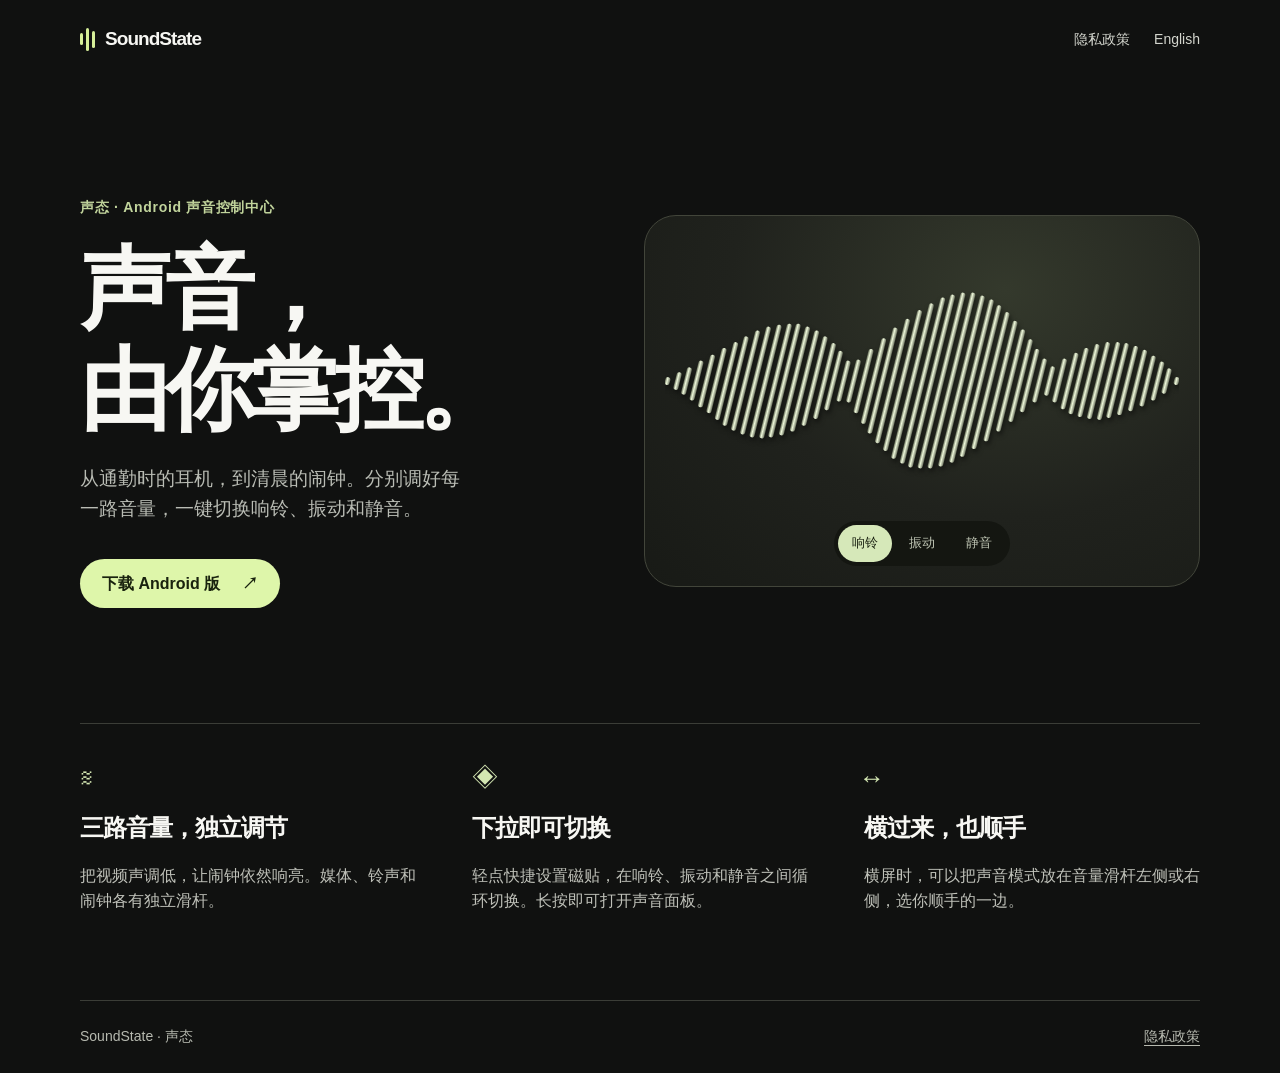
==== zh/index.html @ ff913038 "Publish bilingual SoundState website and privacy policy" ====
<!doctype html><html lang="zh-CN"><head><meta charset="utf-8"><meta name="viewport" content="width=device-width,initial-scale=1"><meta name="description" content="独立调节媒体、铃声和闹钟音量，从 Android 快捷设置切换声音模式。"><title>声态 SoundState · Android 声音控制中心</title><link rel="stylesheet" href="../site.css"></head><body><div class="wrap"><header><a class="brand" href="./"><span class="mark" aria-hidden="true"><i></i><i></i><i></i></span>SoundState</a><nav><a href="privacy/">隐私政策</a><a href="../" lang="en">English</a></nav></header><main><section class="hero"><div><span class="product">声态 · Android 声音控制中心</span><h1>声音，<br>由你掌控。</h1><p class="intro">从通勤时的耳机，到清晨的闹钟。分别调好每一路音量，一键切换响铃、振动和静音。</p><a class="cta" href="https://github.com/kaze-hk/SoundState/releases/latest">下载 Android 版 <span aria-hidden="true">↗</span></a></div><div class="instrument" data-mode="ring"><div class="display" aria-hidden="true"><i style="--ring:8px;--buzz:5px"></i><i style="--ring:18px;--buzz:9px"></i><i style="--ring:28px;--buzz:12px"></i><i style="--ring:41px;--buzz:8px"></i><i style="--ring:54px;--buzz:20px"></i><i style="--ring:67px;--buzz:20px"></i><i style="--ring:80px;--buzz:15px"></i><i style="--ring:92px;--buzz:32px"></i><i style="--ring:103px;--buzz:25px"></i><i style="--ring:111px;--buzz:23px"></i><i style="--ring:116px;--buzz:42px"></i><i style="--ring:118px;--buzz:27px"></i><i style="--ring:117px;--buzz:34px"></i><i style="--ring:112px;--buzz:51px"></i><i style="--ring:104px;--buzz:25px"></i><i style="--ring:92px;--buzz:44px"></i><i style="--ring:78px;--buzz:57px"></i><i style="--ring:61px;--buzz:21px"></i><i style="--ring:42px;--buzz:54px"></i><i style="--ring:44px;--buzz:59px"></i><i style="--ring:66px;--buzz:15px"></i><i style="--ring:88px;--buzz:62px"></i><i style="--ring:109px;--buzz:58px"></i><i style="--ring:128px;--buzz:24px"></i><i style="--ring:145px;--buzz:68px"></i><i style="--ring:160px;--buzz:54px"></i><i style="--ring:171px;--buzz:33px"></i><i style="--ring:178px;--buzz:70px"></i><i style="--ring:181px;--buzz:47px"></i><i style="--ring:181px;--buzz:40px"></i><i style="--ring:176px;--buzz:69px"></i><i style="--ring:168px;--buzz:38px"></i><i style="--ring:156px;--buzz:46px"></i><i style="--ring:141px;--buzz:64px"></i><i style="--ring:124px;--buzz:28px"></i><i style="--ring:105px;--buzz:48px"></i><i style="--ring:85px;--buzz:57px"></i><i style="--ring:65px;--buzz:19px"></i><i style="--ring:45px;--buzz:47px"></i><i style="--ring:30px;--buzz:47px"></i><i style="--ring:45px;--buzz:12px"></i><i style="--ring:58px;--buzz:42px"></i><i style="--ring:68px;--buzz:36px"></i><i style="--ring:75px;--buzz:15px"></i><i style="--ring:79px;--buzz:35px"></i><i style="--ring:80px;--buzz:25px"></i><i style="--ring:77px;--buzz:15px"></i><i style="--ring:71px;--buzz:24px"></i><i style="--ring:63px;--buzz:15px"></i><i style="--ring:52px;--buzz:12px"></i><i style="--ring:40px;--buzz:13px"></i><i style="--ring:26px;--buzz:7px"></i><i style="--ring:8px;--buzz:5px"></i></div><div class="switch" role="group" aria-label="声音模式演示"><button type="button" data-mode="ring" aria-pressed="true">响铃</button><button type="button" data-mode="vibrate" aria-pressed="false">振动</button><button type="button" data-mode="silent" aria-pressed="false">静音</button></div></div></section><section class="features"><article><span class="glyph" aria-hidden="true">≋</span><h2>三路音量，独立调节</h2><p>把视频声调低，让闹钟依然响亮。媒体、铃声和闹钟各有独立滑杆。</p></article><article><span class="glyph" aria-hidden="true">◈</span><h2>下拉即可切换</h2><p>轻点快捷设置磁贴，在响铃、振动和静音之间循环切换。长按即可打开声音面板。</p></article><article><span class="glyph" aria-hidden="true">↔</span><h2>横过来，也顺手</h2><p>横屏时，可以把声音模式放在音量滑杆左侧或右侧，选你顺手的一边。</p></article></section></main><script src="../mode.js" defer></script><footer><span>SoundState · 声态</span><a href="privacy/">隐私政策</a></footer></div></body></html>
---- site.css ----
*{box-sizing:border-box}html{scroll-behavior:smooth;color-scheme:dark}body{margin:0;background:#101110;color:#f7f7f3;font:16px/1.6 "Inter",-apple-system,BlinkMacSystemFont,"Segoe UI",sans-serif}a{color:inherit;text-decoration:none}a:focus-visible,button:focus-visible{outline:3px solid #d6ef99;outline-offset:4px}.wrap{width:min(1120px,90%);margin:auto}header,footer{display:flex;align-items:center;justify-content:space-between;gap:16px;padding:24px 0}.brand{display:inline-flex;align-items:center;gap:10px;font-size:19px;font-weight:650;letter-spacing:-.05em}.mark{display:inline-flex;align-items:center;gap:3px;height:28px}.mark i{width:3px;border-radius:4px;background:#d6ef99;height:12px}.mark i:nth-child(2){height:23px}.mark i:nth-child(3){height:17px}nav{display:flex;align-items:center;gap:24px;font-size:14px;color:#d3d5cd}.hero{display:grid;grid-template-columns:1fr 1.12fr;align-items:center;gap:6%;padding:clamp(52px,9vw,128px) 0}.product{color:#c1d49c;font-size:14px;font-weight:600;letter-spacing:.05em}.hero h1,.policy h1{font-size:clamp(54px,7vw,100px);line-height:.98;letter-spacing:-.075em;margin:20px 0 24px}.hero h1:lang(zh-CN){letter-spacing:-.06em;line-height:1.12}.intro{color:#b9bcb4;max-width:36ch;font-size:19px}.cta{display:inline-flex;gap:22px;align-items:center;background:#def6aa;color:#19220e;border-radius:40px;padding:12px 22px;font-weight:650;margin-top:15px}.instrument{position:relative;isolation:isolate;overflow:hidden;border:1px solid #42453a;border-radius:32px;background:radial-gradient(ellipse at 65% 20%,#34392c,#20221d 54%,#181a16);padding:24px 20px 20px;text-align:center}.display{height:clamp(195px,22vw,295px);display:flex;gap:clamp(2px,.4vw,6px);align-items:center;justify-content:center;perspective:620px;overflow:hidden}.display i{display:block;flex:0 1 6px;border-radius:100px;height:var(--ring);background:linear-gradient(90deg,#646b56,#eef8da 42%,#a4ac95 75%,#676d5b);box-shadow:2px 3px 5px #0008;transform:rotate(14deg);transition:height .45s ease}.instrument[data-mode=vibrate] i{height:var(--buzz)}.instrument[data-mode=silent] i{height:4px}.switch{display:inline-flex;gap:3px;border-radius:30px;padding:4px;background:#141611}.switch button{font:inherit;font-size:13px;border:0;border-radius:24px;background:transparent;color:#bfc5b4;padding:8px 14px;cursor:pointer}.switch button[aria-pressed=true]{background:#d6e8b9;color:#1b2212}.features{display:grid;grid-template-columns:repeat(3,1fr);gap:5%;padding:42px 0 70px;border-top:1px solid #3b3d37}.features h2,.policy h2{font-size:24px;letter-spacing:-.04em;line-height:1.2}.features p,.policy p{color:#bfc1b9}.glyph{color:#d3e6b2;font:26px/1 monospace}.policy{max-width:720px;margin:65px auto 90px}.policy h1{font-size:clamp(46px,7vw,76px)}.policy h2{margin-top:34px}.policy a,footer a{text-decoration:underline;text-underline-offset:4px}footer{border-top:1px solid #3b3d37;color:#b7bab0;font-size:14px}nav a:hover,footer a:hover{color:white}.cta:hover{background:#edfbcf}@media(max-width:760px){.hero{grid-template-columns:1fr;gap:36px;padding:45px 0}.features{grid-template-columns:1fr;gap:23px}.features h2{margin:8px 0}.features p{margin:0}.display{height:205px}.instrument{padding:16px 12px}.policy{margin:45px auto}.hero h1{font-size:clamp(55px,12vw,86px)}nav{gap:14px}}@media(prefers-reduced-motion:reduce){*{scroll-behavior:auto!important;transition:none!important}}
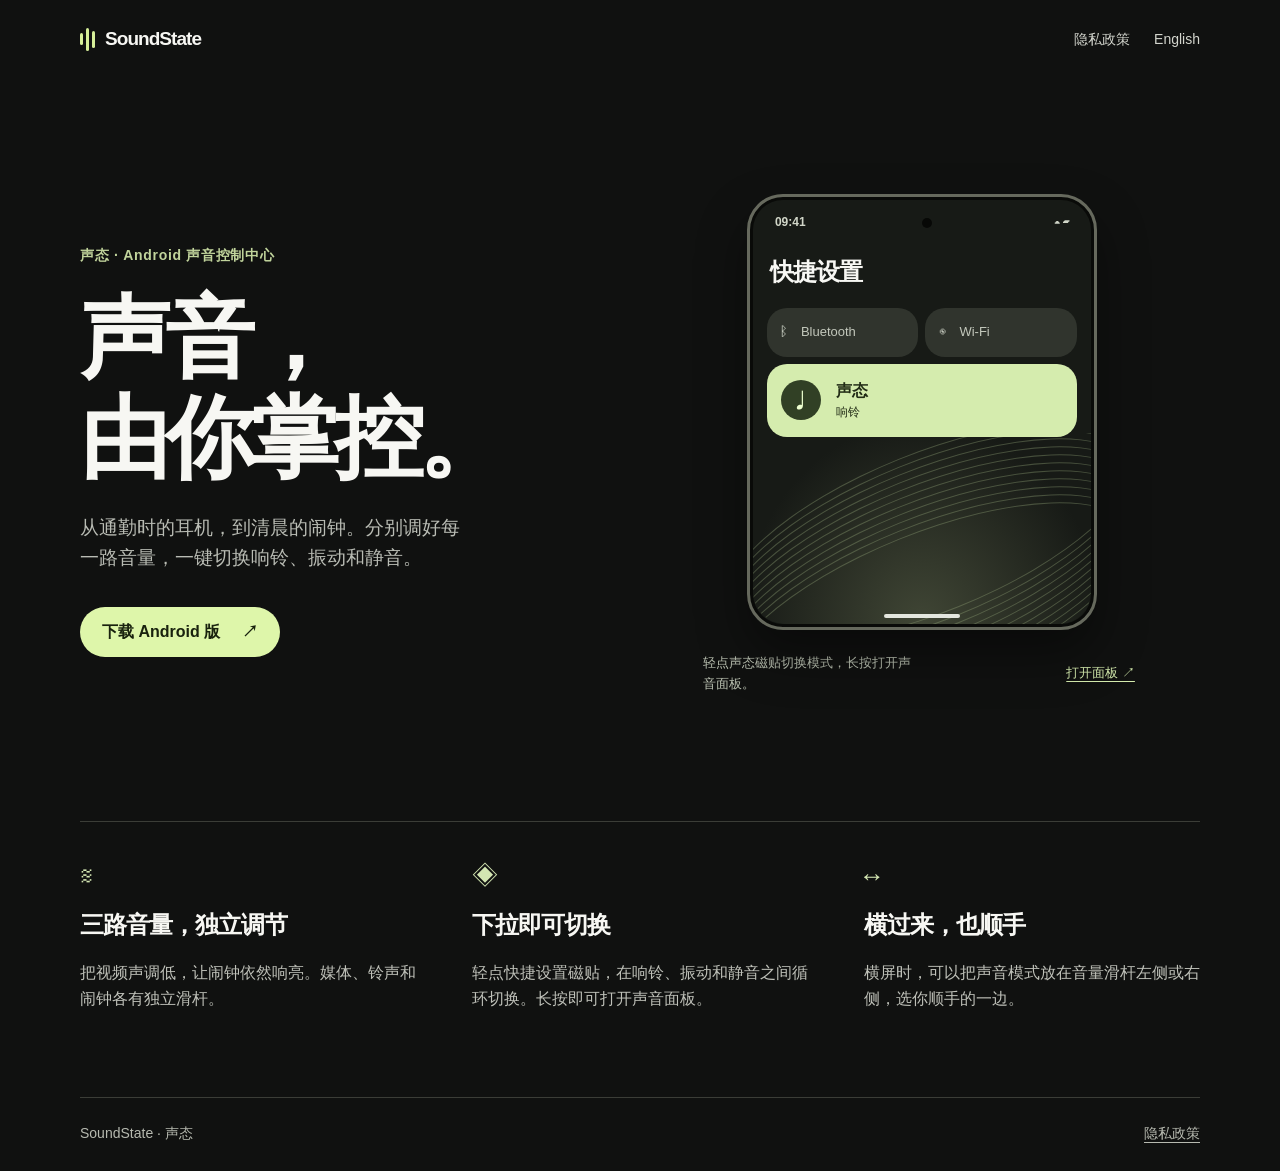
==== commit 0a62e5cc: "Embed interactive Android tile and sound panel preview" ====
--- a/zh/index.html
+++ b/zh/index.html
@@ -1 +1,10 @@
-<!doctype html><html lang="zh-CN"><head><meta charset="utf-8"><meta name="viewport" content="width=device-width,initial-scale=1"><meta name="description" content="独立调节媒体、铃声和闹钟音量，从 Android 快捷设置切换声音模式。"><title>声态 SoundState · Android 声音控制中心</title><link rel="stylesheet" href="../site.css"></head><body><div class="wrap"><header><a class="brand" href="./"><span class="mark" aria-hidden="true"><i></i><i></i><i></i></span>SoundState</a><nav><a href="privacy/">隐私政策</a><a href="../" lang="en">English</a></nav></header><main><section class="hero"><div><span class="product">声态 · Android 声音控制中心</span><h1>声音，<br>由你掌控。</h1><p class="intro">从通勤时的耳机，到清晨的闹钟。分别调好每一路音量，一键切换响铃、振动和静音。</p><a class="cta" href="https://github.com/kaze-hk/SoundState/releases/latest">下载 Android 版 <span aria-hidden="true">↗</span></a></div><div class="instrument" data-mode="ring"><div class="display" aria-hidden="true"><i style="--ring:8px;--buzz:5px"></i><i style="--ring:18px;--buzz:9px"></i><i style="--ring:28px;--buzz:12px"></i><i style="--ring:41px;--buzz:8px"></i><i style="--ring:54px;--buzz:20px"></i><i style="--ring:67px;--buzz:20px"></i><i style="--ring:80px;--buzz:15px"></i><i style="--ring:92px;--buzz:32px"></i><i style="--ring:103px;--buzz:25px"></i><i style="--ring:111px;--buzz:23px"></i><i style="--ring:116px;--buzz:42px"></i><i style="--ring:118px;--buzz:27px"></i><i style="--ring:117px;--buzz:34px"></i><i style="--ring:112px;--buzz:51px"></i><i style="--ring:104px;--buzz:25px"></i><i style="--ring:92px;--buzz:44px"></i><i style="--ring:78px;--buzz:57px"></i><i style="--ring:61px;--buzz:21px"></i><i style="--ring:42px;--buzz:54px"></i><i style="--ring:44px;--buzz:59px"></i><i style="--ring:66px;--buzz:15px"></i><i style="--ring:88px;--buzz:62px"></i><i style="--ring:109px;--buzz:58px"></i><i style="--ring:128px;--buzz:24px"></i><i style="--ring:145px;--buzz:68px"></i><i style="--ring:160px;--buzz:54px"></i><i style="--ring:171px;--buzz:33px"></i><i style="--ring:178px;--buzz:70px"></i><i style="--ring:181px;--buzz:47px"></i><i style="--ring:181px;--buzz:40px"></i><i style="--ring:176px;--buzz:69px"></i><i style="--ring:168px;--buzz:38px"></i><i style="--ring:156px;--buzz:46px"></i><i style="--ring:141px;--buzz:64px"></i><i style="--ring:124px;--buzz:28px"></i><i style="--ring:105px;--buzz:48px"></i><i style="--ring:85px;--buzz:57px"></i><i style="--ring:65px;--buzz:19px"></i><i style="--ring:45px;--buzz:47px"></i><i style="--ring:30px;--buzz:47px"></i><i style="--ring:45px;--buzz:12px"></i><i style="--ring:58px;--buzz:42px"></i><i style="--ring:68px;--buzz:36px"></i><i style="--ring:75px;--buzz:15px"></i><i style="--ring:79px;--buzz:35px"></i><i style="--ring:80px;--buzz:25px"></i><i style="--ring:77px;--buzz:15px"></i><i style="--ring:71px;--buzz:24px"></i><i style="--ring:63px;--buzz:15px"></i><i style="--ring:52px;--buzz:12px"></i><i style="--ring:40px;--buzz:13px"></i><i style="--ring:26px;--buzz:7px"></i><i style="--ring:8px;--buzz:5px"></i></div><div class="switch" role="group" aria-label="声音模式演示"><button type="button" data-mode="ring" aria-pressed="true">响铃</button><button type="button" data-mode="vibrate" aria-pressed="false">振动</button><button type="button" data-mode="silent" aria-pressed="false">静音</button></div></div></section><section class="features"><article><span class="glyph" aria-hidden="true">≋</span><h2>三路音量，独立调节</h2><p>把视频声调低，让闹钟依然响亮。媒体、铃声和闹钟各有独立滑杆。</p></article><article><span class="glyph" aria-hidden="true">◈</span><h2>下拉即可切换</h2><p>轻点快捷设置磁贴，在响铃、振动和静音之间循环切换。长按即可打开声音面板。</p></article><article><span class="glyph" aria-hidden="true">↔</span><h2>横过来，也顺手</h2><p>横屏时，可以把声音模式放在音量滑杆左侧或右侧，选你顺手的一边。</p></article></section></main><script src="../mode.js" defer></script><footer><span>SoundState · 声态</span><a href="privacy/">隐私政策</a></footer></div></body></html>
+<!doctype html><html lang="zh-CN"><head><meta charset="utf-8"><meta name="viewport" content="width=device-width,initial-scale=1"><meta name="description" content="独立调节媒体、铃声和闹钟音量，从 Android 快捷设置切换声音模式。"><title>声态 SoundState · Android 声音控制中心</title><link rel="stylesheet" href="../site.css"></head><body><div class="wrap"><header><a class="brand" href="./"><span class="mark" aria-hidden="true"><i></i><i></i><i></i></span>SoundState</a><nav><a href="privacy/">隐私政策</a><a href="../" lang="en">English</a></nav></header><main><section class="hero"><div><span class="product">声态 · Android 声音控制中心</span><h1>声音，<br>由你掌控。</h1><p class="intro">从通勤时的耳机，到清晨的闹钟。分别调好每一路音量，一键切换响铃、振动和静音。</p><a class="cta" href="https://github.com/kaze-hk/SoundState/releases/latest">下载 Android 版 <span aria-hidden="true">↗</span></a></div><section class="demo" aria-label="Android 交互预览">
+<div class="phone"><div class="status" aria-hidden="true"><span>09:41</span><span class="camera"></span><span>▴ ▰</span></div>
+<div class="shade"><h2>快捷设置</h2>
+<div class="tiles"><div class="system-tile" aria-hidden="true">ᛒ　Bluetooth</div><div class="system-tile" aria-hidden="true">◉　Wi-Fi</div>
+<button class="sound-tile" aria-describedby="gesture"><span class="tile-icon" aria-hidden="true">♩</span><span><b>声态</b><small class="tile-mode" aria-live="polite">响铃</small></span></button></div>
+<div class="wallpaper" aria-hidden="true"><i style="--n:0"></i><i style="--n:1"></i><i style="--n:2"></i><i style="--n:3"></i><i style="--n:4"></i><i style="--n:5"></i><i style="--n:6"></i><i style="--n:7"></i><i style="--n:8"></i><i style="--n:9"></i><i style="--n:10"></i></div></div>
+<div class="app-screen" hidden><div class="app-bar"><span>≋　声态</span><button class="done" aria-label="完成并关闭声音面板">✓</button></div>
+<section class="panel-card"><h2>声音面板</h2><div class="modes" role="group" aria-label="声音模式"><button aria-label="响铃" aria-pressed="true" data-mode="0"><span aria-hidden="true">♩</span><small>响铃</small></button><button aria-label="振动" aria-pressed="false" data-mode="1"><span aria-hidden="true">∿</span><small>振动</small></button><button aria-label="静音" aria-pressed="false" data-mode="2"><span aria-hidden="true">⊘</span><small>静音</small></button></div>
+<label class="channel">媒体音量<input type="range" min="0" max="15" value="9"></label><label class="channel">铃声音量<input type="range" min="0" max="7" value="4"></label><label class="channel">闹钟音量<input type="range" min="0" max="7" value="6"></label></section></div><div class="home-bar" aria-hidden="true"></div></div>
+<div class="demo-caption"><p id="gesture">轻点声态磁贴切换模式，长按打开声音面板。</p><button class="open-panel">打开面板 ↗</button></div></section></section><section class="features"><article><span class="glyph" aria-hidden="true">≋</span><h2>三路音量，独立调节</h2><p>把视频声调低，让闹钟依然响亮。媒体、铃声和闹钟各有独立滑杆。</p></article><article><span class="glyph" aria-hidden="true">◈</span><h2>下拉即可切换</h2><p>轻点快捷设置磁贴，在响铃、振动和静音之间循环切换。长按即可打开声音面板。</p></article><article><span class="glyph" aria-hidden="true">↔</span><h2>横过来，也顺手</h2><p>横屏时，可以把声音模式放在音量滑杆左侧或右侧，选你顺手的一边。</p></article></section></main><script src="../mode.js" defer></script><footer><span>SoundState · 声态</span><a href="privacy/">隐私政策</a></footer></div></body></html>
--- a/site.css
+++ b/site.css
@@ -1 +1,39 @@
-*{box-sizing:border-box}html{scroll-behavior:smooth;color-scheme:dark}body{margin:0;background:#101110;color:#f7f7f3;font:16px/1.6 "Inter",-apple-system,BlinkMacSystemFont,"Segoe UI",sans-serif}a{color:inherit;text-decoration:none}a:focus-visible,button:focus-visible{outline:3px solid #d6ef99;outline-offset:4px}.wrap{width:min(1120px,90%);margin:auto}header,footer{display:flex;align-items:center;justify-content:space-between;gap:16px;padding:24px 0}.brand{display:inline-flex;align-items:center;gap:10px;font-size:19px;font-weight:650;letter-spacing:-.05em}.mark{display:inline-flex;align-items:center;gap:3px;height:28px}.mark i{width:3px;border-radius:4px;background:#d6ef99;height:12px}.mark i:nth-child(2){height:23px}.mark i:nth-child(3){height:17px}nav{display:flex;align-items:center;gap:24px;font-size:14px;color:#d3d5cd}.hero{display:grid;grid-template-columns:1fr 1.12fr;align-items:center;gap:6%;padding:clamp(52px,9vw,128px) 0}.product{color:#c1d49c;font-size:14px;font-weight:600;letter-spacing:.05em}.hero h1,.policy h1{font-size:clamp(54px,7vw,100px);line-height:.98;letter-spacing:-.075em;margin:20px 0 24px}.hero h1:lang(zh-CN){letter-spacing:-.06em;line-height:1.12}.intro{color:#b9bcb4;max-width:36ch;font-size:19px}.cta{display:inline-flex;gap:22px;align-items:center;background:#def6aa;color:#19220e;border-radius:40px;padding:12px 22px;font-weight:650;margin-top:15px}.instrument{position:relative;isolation:isolate;overflow:hidden;border:1px solid #42453a;border-radius:32px;background:radial-gradient(ellipse at 65% 20%,#34392c,#20221d 54%,#181a16);padding:24px 20px 20px;text-align:center}.display{height:clamp(195px,22vw,295px);display:flex;gap:clamp(2px,.4vw,6px);align-items:center;justify-content:center;perspective:620px;overflow:hidden}.display i{display:block;flex:0 1 6px;border-radius:100px;height:var(--ring);background:linear-gradient(90deg,#646b56,#eef8da 42%,#a4ac95 75%,#676d5b);box-shadow:2px 3px 5px #0008;transform:rotate(14deg);transition:height .45s ease}.instrument[data-mode=vibrate] i{height:var(--buzz)}.instrument[data-mode=silent] i{height:4px}.switch{display:inline-flex;gap:3px;border-radius:30px;padding:4px;background:#141611}.switch button{font:inherit;font-size:13px;border:0;border-radius:24px;background:transparent;color:#bfc5b4;padding:8px 14px;cursor:pointer}.switch button[aria-pressed=true]{background:#d6e8b9;color:#1b2212}.features{display:grid;grid-template-columns:repeat(3,1fr);gap:5%;padding:42px 0 70px;border-top:1px solid #3b3d37}.features h2,.policy h2{font-size:24px;letter-spacing:-.04em;line-height:1.2}.features p,.policy p{color:#bfc1b9}.glyph{color:#d3e6b2;font:26px/1 monospace}.policy{max-width:720px;margin:65px auto 90px}.policy h1{font-size:clamp(46px,7vw,76px)}.policy h2{margin-top:34px}.policy a,footer a{text-decoration:underline;text-underline-offset:4px}footer{border-top:1px solid #3b3d37;color:#b7bab0;font-size:14px}nav a:hover,footer a:hover{color:white}.cta:hover{background:#edfbcf}@media(max-width:760px){.hero{grid-template-columns:1fr;gap:36px;padding:45px 0}.features{grid-template-columns:1fr;gap:23px}.features h2{margin:8px 0}.features p{margin:0}.display{height:205px}.instrument{padding:16px 12px}.policy{margin:45px auto}.hero h1{font-size:clamp(55px,12vw,86px)}nav{gap:14px}}@media(prefers-reduced-motion:reduce){*{scroll-behavior:auto!important;transition:none!important}}+*{box-sizing:border-box}html{scroll-behavior:smooth;color-scheme:dark}body{margin:0;background:#101110;color:#f7f7f3;font:16px/1.6 "Inter",-apple-system,BlinkMacSystemFont,"Segoe UI",sans-serif}a{color:inherit;text-decoration:none}a:focus-visible,button:focus-visible{outline:3px solid #d6ef99;outline-offset:4px}.wrap{width:min(1120px,90%);margin:auto}header,footer{display:flex;align-items:center;justify-content:space-between;gap:16px;padding:24px 0}.brand{display:inline-flex;align-items:center;gap:10px;font-size:19px;font-weight:650;letter-spacing:-.05em}.mark{display:inline-flex;align-items:center;gap:3px;height:28px}.mark i{width:3px;border-radius:4px;background:#d6ef99;height:12px}.mark i:nth-child(2){height:23px}.mark i:nth-child(3){height:17px}nav{display:flex;align-items:center;gap:24px;font-size:14px;color:#d3d5cd}.hero{display:grid;grid-template-columns:1fr 1.12fr;align-items:center;gap:6%;padding:clamp(52px,9vw,128px) 0}.product{color:#c1d49c;font-size:14px;font-weight:600;letter-spacing:.05em}.hero h1,.policy h1{font-size:clamp(54px,7vw,100px);line-height:.98;letter-spacing:-.075em;margin:20px 0 24px}.hero h1:lang(zh-CN){letter-spacing:-.06em;line-height:1.12}.intro{color:#b9bcb4;max-width:36ch;font-size:19px}.cta{display:inline-flex;gap:22px;align-items:center;background:#def6aa;color:#19220e;border-radius:40px;padding:12px 22px;font-weight:650;margin-top:15px}.features{display:grid;grid-template-columns:repeat(3,1fr);gap:5%;padding:42px 0 70px;border-top:1px solid #3b3d37}.features h2,.policy h2{font-size:24px;letter-spacing:-.04em;line-height:1.2}.features p,.policy p{color:#bfc1b9}.glyph{color:#d3e6b2;font:26px/1 monospace}.policy{max-width:720px;margin:65px auto 90px}.policy h1{font-size:clamp(46px,7vw,76px)}.policy h2{margin-top:34px}.policy a,footer a{text-decoration:underline;text-underline-offset:4px}footer{border-top:1px solid #3b3d37;color:#b7bab0;font-size:14px}nav a:hover,footer a:hover{color:white}.cta:hover{background:#edfbcf}@media(max-width:760px){.hero{grid-template-columns:1fr;gap:36px;padding:45px 0}.features{grid-template-columns:1fr;gap:23px}.features h2{margin:8px 0}.features p{margin:0}.display{height:205px}.instrument{padding:16px 12px}.policy{margin:45px auto}.hero h1{font-size:clamp(55px,12vw,86px)}nav{gap:14px}}@media(prefers-reduced-motion:reduce){*{scroll-behavior:auto!important;transition:none!important}}
+/* Interactive portrait preview */
+.demo { width:100%; max-width:438px; justify-self:center }
+.phone { position:relative; isolation:isolate; width:min(100%,350px); margin:auto; padding:14px 17px 32px; min-height:436px; border:3px solid #66695d; border-radius:36px; background:#171a16; box-shadow:inset 0 0 0 3px #090a08,0 24px 50px #0006; overflow:hidden }
+.status,.app-bar,.demo-caption { display:flex; align-items:center; justify-content:space-between; gap:12px }
+.status { position:relative; height:25px; padding:0 8px; color:#d1d6c8; font-size:12px; font-weight:600 }
+.camera { position:absolute; left:50%; width:10px; height:10px; background:#070806; border-radius:50% }
+.shade h2,.app-bar { font-size:24px; letter-spacing:-.04em; margin:17px 3px }
+.tiles,.modes { display:grid; gap:7px }
+.tiles { grid-template-columns:1fr 1fr }
+.system-tile,.sound-tile { border-radius:20px; padding:14px; text-align:left }
+.system-tile { background:#30342d; color:#c3c8bc; font-size:13px }
+.demo button { font:inherit; cursor:pointer; border:0 }
+.sound-tile { position:relative; grid-column:span 2; display:flex; align-items:center; gap:15px; min-height:72px; background:#d5ecae; color:#222c16; touch-action:pan-y; user-select:none; -webkit-user-select:none; -webkit-touch-callout:none; overflow:hidden }
+.sound-tile::after { content:""; position:absolute; bottom:0; left:0; width:100%; height:4px; background:#607747; transform-origin:left; transform:scaleX(0) }
+.sound-tile.holding::after { transform:scaleX(1); transition:transform .5s linear }
+.tile-icon,.done { display:grid; place-items:center; width:40px; height:40px; border-radius:50%; background:#314025; color:#edffd0; font-size:22px }
+.tile-mode,.modes small { display:block; font-size:12px }
+.wallpaper { position:absolute; z-index:-1; inset:55% 3px 3px; overflow:hidden; border-radius:0 0 32px 32px; background:radial-gradient(ellipse at bottom,#404635,transparent 75%) }
+.wallpaper i { position:absolute; width:130%; height:160px; top:calc(20px + var(--n)*8px); left:-13%; border:1px solid #8c9e7466; border-radius:50%; transform:rotate(-22deg); transition:transform .35s }
+.phone[data-mode="1"] .wallpaper i { transform:rotate(14deg) }
+.phone[data-mode="2"] .wallpaper i { transform:rotate(0deg) scaleY(.32) }
+.phone[data-mode="2"] .sound-tile { background:#373c33; color:#e0e4da }
+.home-bar { position:absolute; bottom:9px; left:39%; width:22%; height:4px; border-radius:9px; background:#e4e7df }
+.app-bar { margin:12px 2px; font-size:22px }
+.done { width:35px; height:35px }
+.panel-card { padding:16px; border-radius:24px; background:#30342d }
+.panel-card h2 { margin:0 0 12px; font-size:20px; font-weight:550 }
+.modes { grid-template-columns:repeat(3,1fr) }
+.modes button { border-radius:24px; padding:5px; line-height:1.2; color:#e3e8da; background:#454b3f }
+.modes button[aria-pressed=true] { color:#263219; background:#d5ecae }
+.channel { display:block; margin-top:10px; font-size:12px }
+.channel input { display:block; width:100%; margin:0; height:27px; accent-color:#d5ecae; cursor:pointer }
+.demo-caption { min-height:64px; margin:12px auto 0; font-size:13px; color:#bcc3b3 }
+.demo-caption p { margin:0; max-width:30ch }
+.demo-caption button { background:none; color:#d5ecae; white-space:nowrap; text-decoration:underline; text-underline-offset:4px }
+.app-screen:not([hidden]),.shade:not([hidden]) { animation:surface-in .24s ease-out }
+@keyframes surface-in { from { opacity:.3; transform:translateY(8px) } }
+@media(prefers-reduced-motion:reduce) { .demo * { animation:none!important } }
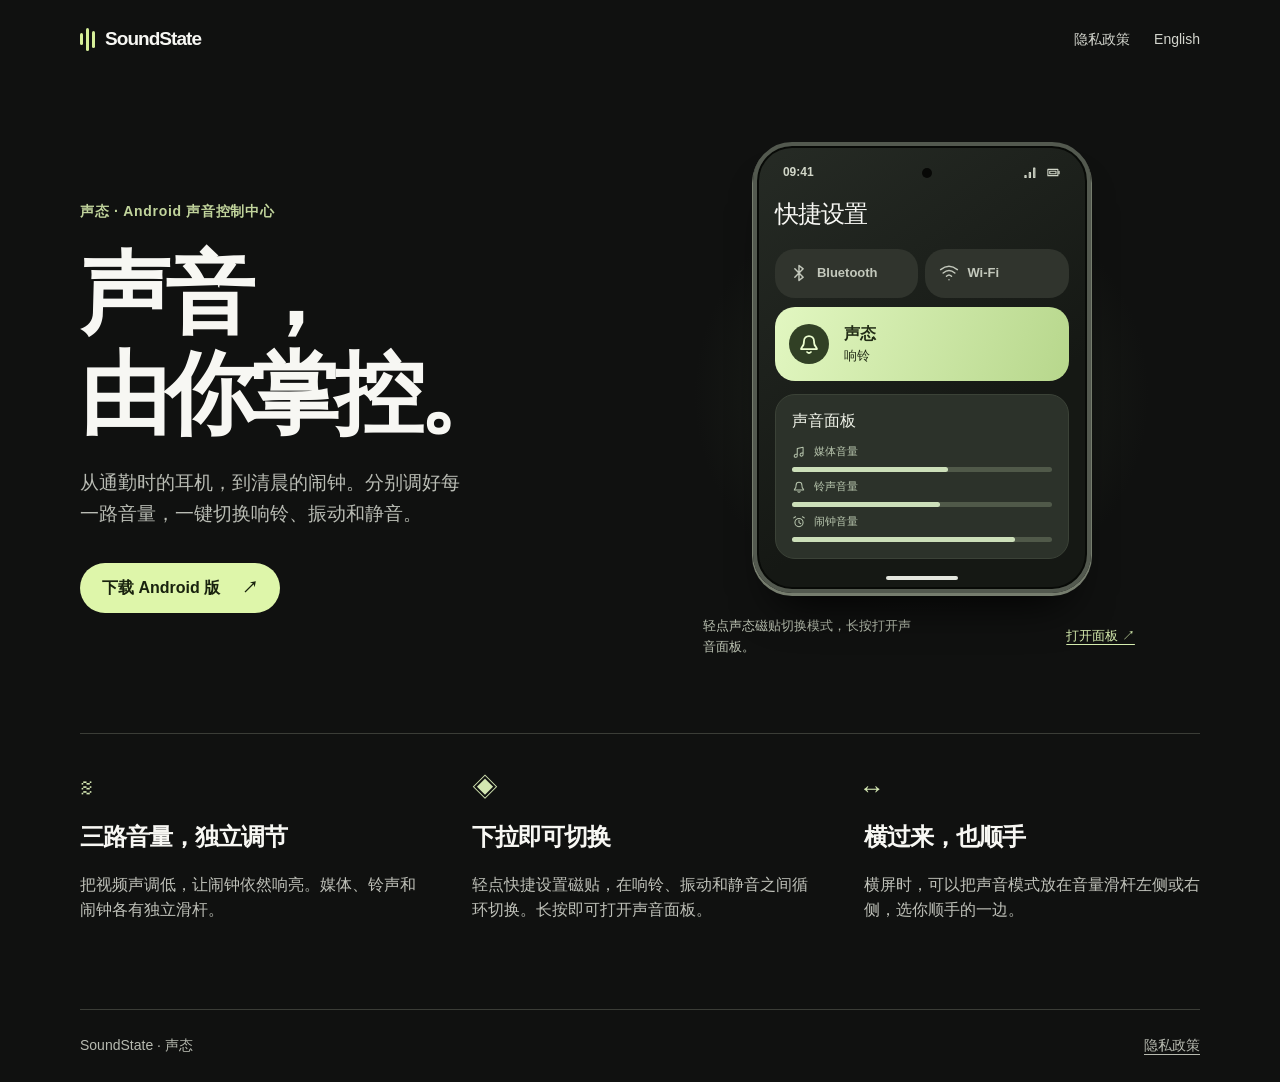
==== commit 75f67031: "Refresh preview assets and render a detailed sound panel on first paint" ====
--- a/zh/index.html
+++ b/zh/index.html
@@ -1,10 +1,10 @@
-<!doctype html><html lang="zh-CN"><head><meta charset="utf-8"><meta name="viewport" content="width=device-width,initial-scale=1"><meta name="description" content="独立调节媒体、铃声和闹钟音量，从 Android 快捷设置切换声音模式。"><title>声态 SoundState · Android 声音控制中心</title><link rel="stylesheet" href="../site.css"></head><body><div class="wrap"><header><a class="brand" href="./"><span class="mark" aria-hidden="true"><i></i><i></i><i></i></span>SoundState</a><nav><a href="privacy/">隐私政策</a><a href="../" lang="en">English</a></nav></header><main><section class="hero"><div><span class="product">声态 · Android 声音控制中心</span><h1>声音，<br>由你掌控。</h1><p class="intro">从通勤时的耳机，到清晨的闹钟。分别调好每一路音量，一键切换响铃、振动和静音。</p><a class="cta" href="https://github.com/kaze-hk/SoundState/releases/latest">下载 Android 版 <span aria-hidden="true">↗</span></a></div><section class="demo" aria-label="Android 交互预览">
-<div class="phone"><div class="status" aria-hidden="true"><span>09:41</span><span class="camera"></span><span>▴ ▰</span></div>
+<!doctype html><html lang="zh-CN"><head><meta charset="utf-8"><meta name="viewport" content="width=device-width,initial-scale=1"><meta name="description" content="独立调节媒体、铃声和闹钟音量，从 Android 快捷设置切换声音模式。"><title>声态 SoundState · Android 声音控制中心</title><link rel="stylesheet" href="../site.css?v=panel-3"></head><body><div class="wrap"><header><a class="brand" href="./"><span class="mark" aria-hidden="true"><i></i><i></i><i></i></span>SoundState</a><nav><a href="privacy/">隐私政策</a><a href="../" lang="en">English</a></nav></header><main><section class="hero"><div><span class="product">声态 · Android 声音控制中心</span><h1>声音，<br>由你掌控。</h1><p class="intro">从通勤时的耳机，到清晨的闹钟。分别调好每一路音量，一键切换响铃、振动和静音。</p><a class="cta" href="https://github.com/kaze-hk/SoundState/releases/latest">下载 Android 版 <span aria-hidden="true">↗</span></a></div><section class="demo" aria-label="Android 交互预览">
+<div class="phone"><div class="status" aria-hidden="true"><span>09:41</span><span class="camera"></span><span class="status-icons"><svg aria-hidden="true" viewBox="0 0 24 24" fill="none" stroke="currentColor" stroke-width="1.75" stroke-linecap="round" stroke-linejoin="round"><path d="M3 20h2v-3H3z M10 20h2v-8h-2z M17 20h2V5h-2z"/></svg><svg aria-hidden="true" viewBox="0 0 24 24" fill="none" stroke="currentColor" stroke-width="1.75" stroke-linecap="round" stroke-linejoin="round"><path d="M3 7h16v10H3z M21 10v4 M6 10h10v4H6z"/></svg></span></div>
 <div class="shade"><h2>快捷设置</h2>
-<div class="tiles"><div class="system-tile" aria-hidden="true">ᛒ　Bluetooth</div><div class="system-tile" aria-hidden="true">◉　Wi-Fi</div>
-<button class="sound-tile" aria-describedby="gesture"><span class="tile-icon" aria-hidden="true">♩</span><span><b>声态</b><small class="tile-mode" aria-live="polite">响铃</small></span></button></div>
-<div class="wallpaper" aria-hidden="true"><i style="--n:0"></i><i style="--n:1"></i><i style="--n:2"></i><i style="--n:3"></i><i style="--n:4"></i><i style="--n:5"></i><i style="--n:6"></i><i style="--n:7"></i><i style="--n:8"></i><i style="--n:9"></i><i style="--n:10"></i></div></div>
-<div class="app-screen" hidden><div class="app-bar"><span>≋　声态</span><button class="done" aria-label="完成并关闭声音面板">✓</button></div>
-<section class="panel-card"><h2>声音面板</h2><div class="modes" role="group" aria-label="声音模式"><button aria-label="响铃" aria-pressed="true" data-mode="0"><span aria-hidden="true">♩</span><small>响铃</small></button><button aria-label="振动" aria-pressed="false" data-mode="1"><span aria-hidden="true">∿</span><small>振动</small></button><button aria-label="静音" aria-pressed="false" data-mode="2"><span aria-hidden="true">⊘</span><small>静音</small></button></div>
+<div class="tiles"><div class="system-tile" aria-hidden="true"><svg aria-hidden="true" viewBox="0 0 24 24" fill="none" stroke="currentColor" stroke-width="1.75" stroke-linecap="round" stroke-linejoin="round"><path d="M7 7l10 10-5 4V3l5 4L7 17"/></svg>Bluetooth</div><div class="system-tile" aria-hidden="true"><svg aria-hidden="true" viewBox="0 0 24 24" fill="none" stroke="currentColor" stroke-width="1.75" stroke-linecap="round" stroke-linejoin="round"><path d="M2 8q10-8 20 0 M5 12q7-6 14 0 M9 16q3-3 6 0 M12 20h.01"/></svg>Wi-Fi</div>
+<button class="sound-tile" aria-describedby="gesture"><span class="tile-icon" aria-hidden="true"><svg aria-hidden="true" viewBox="0 0 24 24" fill="none" stroke="currentColor" stroke-width="1.75" stroke-linecap="round" stroke-linejoin="round"><path d="M5 15c2-1.5 2-3 2-6a5 5 0 0 1 10 0c0 3 0 4.5 2 6l1 2H4z M10 20q2 2 4 0"/></svg></span><span><b>声态</b><small class="tile-mode" aria-live="polite">响铃</small></span></button></div>
+<div class="monitor" aria-hidden="true"><p class="monitor-title">声音面板</p><div class="monitor-row"><svg aria-hidden="true" viewBox="0 0 24 24" fill="none" stroke="currentColor" stroke-width="1.75" stroke-linecap="round" stroke-linejoin="round"><path d="M9 17V6l10-2v11 M9 16c-6-2-7 6-2 5q2 0 2-3 M19 14c-6-2-7 6-2 5q2 0 2-3"/></svg>媒体音量</div><span class="monitor-meter"><i style="width:60%"></i></span><div class="monitor-row"><svg aria-hidden="true" viewBox="0 0 24 24" fill="none" stroke="currentColor" stroke-width="1.75" stroke-linecap="round" stroke-linejoin="round"><path d="M5 15c2-1.5 2-3 2-6a5 5 0 0 1 10 0c0 3 0 4.5 2 6l1 2H4z M10 20q2 2 4 0"/></svg>铃声音量</div><span class="monitor-meter"><i style="width:57%"></i></span><div class="monitor-row"><svg aria-hidden="true" viewBox="0 0 24 24" fill="none" stroke="currentColor" stroke-width="1.75" stroke-linecap="round" stroke-linejoin="round"><path d="M19 13a7 7 0 1 1-14 0 7 7 0 1 1 14 0z M12 9v4l3 2 M3 5l3-2 M18 3l3 2"/></svg>闹钟音量</div><span class="monitor-meter"><i style="width:86%"></i></span></div></div>
+<div class="app-screen" hidden><div class="app-bar"><span class="app-name"><svg aria-hidden="true" viewBox="0 0 24 24" fill="none" stroke="currentColor" stroke-width="1.75" stroke-linecap="round" stroke-linejoin="round"><path d="M4 9v6 M9 4v16 M15 7v10 M20 10v4"/></svg>声态</span><button class="done" aria-label="完成并关闭声音面板"><svg aria-hidden="true" viewBox="0 0 24 24" fill="none" stroke="currentColor" stroke-width="1.75" stroke-linecap="round" stroke-linejoin="round"><path d="m5 12 4 4L19 6"/></svg></button></div>
+<section class="panel-card"><h2>声音面板</h2><div class="modes" role="group" aria-label="声音模式"><button aria-label="响铃" aria-pressed="true" data-mode="0"><span aria-hidden="true"><svg aria-hidden="true" viewBox="0 0 24 24" fill="none" stroke="currentColor" stroke-width="1.75" stroke-linecap="round" stroke-linejoin="round"><path d="M5 15c2-1.5 2-3 2-6a5 5 0 0 1 10 0c0 3 0 4.5 2 6l1 2H4z M10 20q2 2 4 0"/></svg></span><small>响铃</small></button><button aria-label="振动" aria-pressed="false" data-mode="1"><span aria-hidden="true"><svg aria-hidden="true" viewBox="0 0 24 24" fill="none" stroke="currentColor" stroke-width="1.75" stroke-linecap="round" stroke-linejoin="round"><path d="M9 5h6v14H9z M5 8v8 M2 10v4 M19 8v8 M22 10v4"/></svg></span><small>振动</small></button><button aria-label="静音" aria-pressed="false" data-mode="2"><span aria-hidden="true"><svg aria-hidden="true" viewBox="0 0 24 24" fill="none" stroke="currentColor" stroke-width="1.75" stroke-linecap="round" stroke-linejoin="round"><path d="M3 3l18 18 M6 9c0 3 0 5-2 8h12 M10 4a5 5 0 0 1 7 5v2 M10 20q2 2 4 0"/></svg></span><small>静音</small></button></div>
 <label class="channel">媒体音量<input type="range" min="0" max="15" value="9"></label><label class="channel">铃声音量<input type="range" min="0" max="7" value="4"></label><label class="channel">闹钟音量<input type="range" min="0" max="7" value="6"></label></section></div><div class="home-bar" aria-hidden="true"></div></div>
-<div class="demo-caption"><p id="gesture">轻点声态磁贴切换模式，长按打开声音面板。</p><button class="open-panel">打开面板 ↗</button></div></section></section><section class="features"><article><span class="glyph" aria-hidden="true">≋</span><h2>三路音量，独立调节</h2><p>把视频声调低，让闹钟依然响亮。媒体、铃声和闹钟各有独立滑杆。</p></article><article><span class="glyph" aria-hidden="true">◈</span><h2>下拉即可切换</h2><p>轻点快捷设置磁贴，在响铃、振动和静音之间循环切换。长按即可打开声音面板。</p></article><article><span class="glyph" aria-hidden="true">↔</span><h2>横过来，也顺手</h2><p>横屏时，可以把声音模式放在音量滑杆左侧或右侧，选你顺手的一边。</p></article></section></main><script src="../mode.js" defer></script><footer><span>SoundState · 声态</span><a href="privacy/">隐私政策</a></footer></div></body></html>
+<div class="demo-caption"><p id="gesture">轻点声态磁贴切换模式，长按打开声音面板。</p><button class="open-panel">打开面板 ↗</button></div></section></section><section class="features"><article><span class="glyph" aria-hidden="true">≋</span><h2>三路音量，独立调节</h2><p>把视频声调低，让闹钟依然响亮。媒体、铃声和闹钟各有独立滑杆。</p></article><article><span class="glyph" aria-hidden="true">◈</span><h2>下拉即可切换</h2><p>轻点快捷设置磁贴，在响铃、振动和静音之间循环切换。长按即可打开声音面板。</p></article><article><span class="glyph" aria-hidden="true">↔</span><h2>横过来，也顺手</h2><p>横屏时，可以把声音模式放在音量滑杆左侧或右侧，选你顺手的一边。</p></article></section></main><script src="../mode.js?v=panel-3" defer></script><footer><span>SoundState · 声态</span><a href="privacy/">隐私政策</a></footer></div></body></html>
--- a/site.css
+++ b/site.css
@@ -37,3 +37,24 @@
 .app-screen:not([hidden]),.shade:not([hidden]) { animation:surface-in .24s ease-out }
 @keyframes surface-in { from { opacity:.3; transform:translateY(8px) } }
 @media(prefers-reduced-motion:reduce) { .demo * { animation:none!important } }
+
+/* Product preview details */
+.demo {position:relative;isolation:isolate}
+.demo::before {content:"";position:absolute;inset:5% -4% 9%;z-index:-1;background:radial-gradient(ellipse,#35402f88,transparent 68%);pointer-events:none}
+.phone {width:min(100%,338px);padding:14px 18px 30px;border:4px solid #53594f;border-radius:39px;background:linear-gradient(145deg,#262b25,#151814 65%);box-shadow:inset 0 0 0 2px #080a07,0 2px 0 1px #767d6e,0 32px 46px -25px #000}
+.demo svg {display:inline-block;width:20px;height:20px;vertical-align:middle}
+.status-icons,.system-tile,.monitor-row,.monitor-title,.app-name {display:flex;align-items:center;gap:8px}
+.status-icons svg {width:15px;height:15px}
+.system-tile {font-weight:550}
+.sound-tile {background:linear-gradient(110deg,#e2f7c1,#b7d78c);margin-top:2px}
+.sound-tile b {font-size:16px}.sound-tile small {font-size:13px}
+.wallpaper {display:none}
+.monitor {margin-top:13px;background:#2c322a;border:1px solid #3b4237;border-radius:20px;padding:13px 16px 16px}
+.monitor-title {margin:0 0 11px;color:#eff2e8;font-size:16px;font-weight:550}
+.monitor-row {color:#b8c6ae;margin:8px 0;font-size:11px;line-height:1.2}
+.monitor-row svg {width:14px;height:14px}
+.monitor-meter {display:block;height:5px;border-radius:6px;background:#505949}
+.monitor-meter i {display:block;height:100%;border-radius:inherit;background:#ccdfb9}
+.tile-icon svg {width:24px;height:24px}.app-name svg {color:#c6deac}
+.hero {padding-block:clamp(38px,5vw,78px)}
+.shade h2 {font-weight:550;margin:10px 0 15px}
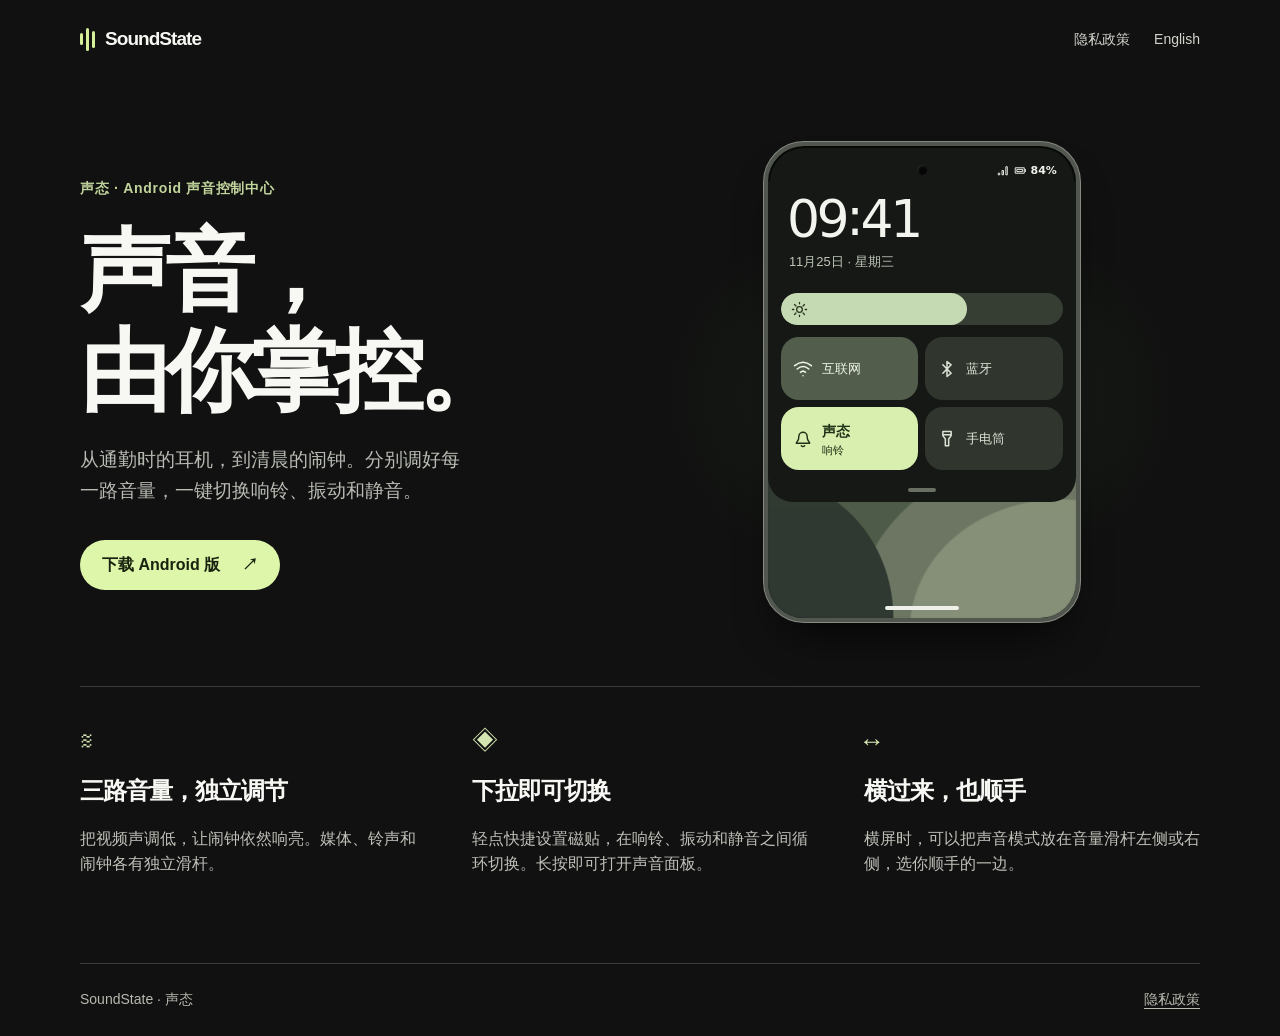
==== commit b602ac4e: "Present the sound demo inside a Pixel-style quick settings shade" ====
--- a/zh/index.html
+++ b/zh/index.html
@@ -1,10 +1,10 @@
-<!doctype html><html lang="zh-CN"><head><meta charset="utf-8"><meta name="viewport" content="width=device-width,initial-scale=1"><meta name="description" content="独立调节媒体、铃声和闹钟音量，从 Android 快捷设置切换声音模式。"><title>声态 SoundState · Android 声音控制中心</title><link rel="stylesheet" href="../site.css?v=panel-3"></head><body><div class="wrap"><header><a class="brand" href="./"><span class="mark" aria-hidden="true"><i></i><i></i><i></i></span>SoundState</a><nav><a href="privacy/">隐私政策</a><a href="../" lang="en">English</a></nav></header><main><section class="hero"><div><span class="product">声态 · Android 声音控制中心</span><h1>声音，<br>由你掌控。</h1><p class="intro">从通勤时的耳机，到清晨的闹钟。分别调好每一路音量，一键切换响铃、振动和静音。</p><a class="cta" href="https://github.com/kaze-hk/SoundState/releases/latest">下载 Android 版 <span aria-hidden="true">↗</span></a></div><section class="demo" aria-label="Android 交互预览">
-<div class="phone"><div class="status" aria-hidden="true"><span>09:41</span><span class="camera"></span><span class="status-icons"><svg aria-hidden="true" viewBox="0 0 24 24" fill="none" stroke="currentColor" stroke-width="1.75" stroke-linecap="round" stroke-linejoin="round"><path d="M3 20h2v-3H3z M10 20h2v-8h-2z M17 20h2V5h-2z"/></svg><svg aria-hidden="true" viewBox="0 0 24 24" fill="none" stroke="currentColor" stroke-width="1.75" stroke-linecap="round" stroke-linejoin="round"><path d="M3 7h16v10H3z M21 10v4 M6 10h10v4H6z"/></svg></span></div>
-<div class="shade"><h2>快捷设置</h2>
-<div class="tiles"><div class="system-tile" aria-hidden="true"><svg aria-hidden="true" viewBox="0 0 24 24" fill="none" stroke="currentColor" stroke-width="1.75" stroke-linecap="round" stroke-linejoin="round"><path d="M7 7l10 10-5 4V3l5 4L7 17"/></svg>Bluetooth</div><div class="system-tile" aria-hidden="true"><svg aria-hidden="true" viewBox="0 0 24 24" fill="none" stroke="currentColor" stroke-width="1.75" stroke-linecap="round" stroke-linejoin="round"><path d="M2 8q10-8 20 0 M5 12q7-6 14 0 M9 16q3-3 6 0 M12 20h.01"/></svg>Wi-Fi</div>
-<button class="sound-tile" aria-describedby="gesture"><span class="tile-icon" aria-hidden="true"><svg aria-hidden="true" viewBox="0 0 24 24" fill="none" stroke="currentColor" stroke-width="1.75" stroke-linecap="round" stroke-linejoin="round"><path d="M5 15c2-1.5 2-3 2-6a5 5 0 0 1 10 0c0 3 0 4.5 2 6l1 2H4z M10 20q2 2 4 0"/></svg></span><span><b>声态</b><small class="tile-mode" aria-live="polite">响铃</small></span></button></div>
-<div class="monitor" aria-hidden="true"><p class="monitor-title">声音面板</p><div class="monitor-row"><svg aria-hidden="true" viewBox="0 0 24 24" fill="none" stroke="currentColor" stroke-width="1.75" stroke-linecap="round" stroke-linejoin="round"><path d="M9 17V6l10-2v11 M9 16c-6-2-7 6-2 5q2 0 2-3 M19 14c-6-2-7 6-2 5q2 0 2-3"/></svg>媒体音量</div><span class="monitor-meter"><i style="width:60%"></i></span><div class="monitor-row"><svg aria-hidden="true" viewBox="0 0 24 24" fill="none" stroke="currentColor" stroke-width="1.75" stroke-linecap="round" stroke-linejoin="round"><path d="M5 15c2-1.5 2-3 2-6a5 5 0 0 1 10 0c0 3 0 4.5 2 6l1 2H4z M10 20q2 2 4 0"/></svg>铃声音量</div><span class="monitor-meter"><i style="width:57%"></i></span><div class="monitor-row"><svg aria-hidden="true" viewBox="0 0 24 24" fill="none" stroke="currentColor" stroke-width="1.75" stroke-linecap="round" stroke-linejoin="round"><path d="M19 13a7 7 0 1 1-14 0 7 7 0 1 1 14 0z M12 9v4l3 2 M3 5l3-2 M18 3l3 2"/></svg>闹钟音量</div><span class="monitor-meter"><i style="width:86%"></i></span></div></div>
+<!doctype html><html lang="zh-CN"><head><meta charset="utf-8"><meta name="viewport" content="width=device-width,initial-scale=1"><meta name="description" content="独立调节媒体、铃声和闹钟音量，从 Android 快捷设置切换声音模式。"><title>声态 SoundState · Android 声音控制中心</title><link rel="stylesheet" href="../site.css?v=shade-4"></head><body><div class="wrap"><header><a class="brand" href="./"><span class="mark" aria-hidden="true"><i></i><i></i><i></i></span>SoundState</a><nav><a href="privacy/">隐私政策</a><a href="../" lang="en">English</a></nav></header><main><section class="hero"><div><span class="product">声态 · Android 声音控制中心</span><h1>声音，<br>由你掌控。</h1><p class="intro">从通勤时的耳机，到清晨的闹钟。分别调好每一路音量，一键切换响铃、振动和静音。</p><a class="cta" href="https://github.com/kaze-hk/SoundState/releases/latest">下载 Android 版 <span aria-hidden="true">↗</span></a></div><section class="demo" aria-label="Android 交互预览">
+<div class="phone"><div class="status" aria-hidden="true"><span class="status-time">09:41</span><span class="camera"></span><span class="status-icons"><svg aria-hidden="true" viewBox="0 0 24 24" fill="none" stroke="currentColor" stroke-width="1.75" stroke-linecap="round" stroke-linejoin="round"><path d="M3 20h2v-3H3z M10 20h2v-8h-2z M17 20h2V5h-2z"/></svg><svg aria-hidden="true" viewBox="0 0 24 24" fill="none" stroke="currentColor" stroke-width="1.75" stroke-linecap="round" stroke-linejoin="round"><path d="M3 7h16v10H3z M21 10v4 M6 10h10v4H6z"/></svg> 84%</span></div>
+<div class="shade"><div class="shade-sheet"><div class="clock-face" aria-hidden="true">09<span>:</span>41</div><div class="shade-date">11月25日 · 星期三</div>
+<div class="brightness" aria-hidden="true"><span><svg aria-hidden="true" viewBox="0 0 24 24" fill="none" stroke="currentColor" stroke-width="1.8" stroke-linecap="round" stroke-linejoin="round"><path d="M12 2v2m0 16v2M2 12h2m16 0h2M5 5l2 2m10 10 2 2M5 19l2-2M17 7l2-2 M16 12a4 4 0 1 1-8 0 4 4 0 1 1 8 0"/></svg></span></div>
+<div class="tiles"><div class="system-tile" aria-hidden="true"><svg aria-hidden="true" viewBox="0 0 24 24" fill="none" stroke="currentColor" stroke-width="1.8" stroke-linecap="round" stroke-linejoin="round"><path d="M2 8q10-8 20 0 M5 12q7-6 14 0 M9 16q3-3 6 0 M12 20h.01"/></svg><span>互联网</span></div><div class="system-tile" aria-hidden="true"><svg aria-hidden="true" viewBox="0 0 24 24" fill="none" stroke="currentColor" stroke-width="1.8" stroke-linecap="round" stroke-linejoin="round"><path d="M7 7l10 10-5 4V3l5 4L7 17"/></svg><span>蓝牙</span></div><button class="sound-tile" aria-keyshortcuts="ArrowDown" aria-description="长按或按向下方向键进入声音面板"><span class="tile-icon" aria-hidden="true"><svg aria-hidden="true" viewBox="0 0 24 24" fill="none" stroke="currentColor" stroke-width="1.75" stroke-linecap="round" stroke-linejoin="round"><path d="M5 15c2-1.5 2-3 2-6a5 5 0 0 1 10 0c0 3 0 4.5 2 6l1 2H4z M10 20q2 2 4 0"/></svg></span><span><b>声态</b><small class="tile-mode" aria-live="polite">响铃</small></span></button><div class="system-tile" aria-hidden="true"><svg aria-hidden="true" viewBox="0 0 24 24" fill="none" stroke="currentColor" stroke-width="1.8" stroke-linecap="round" stroke-linejoin="round"><path d="M7 3h10v5l-3 4v8h-4v-8L7 8z M7 7h10"/></svg><span>手电筒</span></div></div>
+<div class="sheet-grip" aria-hidden="true"></div></div><div class="pixel-paper" aria-hidden="true"></div></div>
 <div class="app-screen" hidden><div class="app-bar"><span class="app-name"><svg aria-hidden="true" viewBox="0 0 24 24" fill="none" stroke="currentColor" stroke-width="1.75" stroke-linecap="round" stroke-linejoin="round"><path d="M4 9v6 M9 4v16 M15 7v10 M20 10v4"/></svg>声态</span><button class="done" aria-label="完成并关闭声音面板"><svg aria-hidden="true" viewBox="0 0 24 24" fill="none" stroke="currentColor" stroke-width="1.75" stroke-linecap="round" stroke-linejoin="round"><path d="m5 12 4 4L19 6"/></svg></button></div>
 <section class="panel-card"><h2>声音面板</h2><div class="modes" role="group" aria-label="声音模式"><button aria-label="响铃" aria-pressed="true" data-mode="0"><span aria-hidden="true"><svg aria-hidden="true" viewBox="0 0 24 24" fill="none" stroke="currentColor" stroke-width="1.75" stroke-linecap="round" stroke-linejoin="round"><path d="M5 15c2-1.5 2-3 2-6a5 5 0 0 1 10 0c0 3 0 4.5 2 6l1 2H4z M10 20q2 2 4 0"/></svg></span><small>响铃</small></button><button aria-label="振动" aria-pressed="false" data-mode="1"><span aria-hidden="true"><svg aria-hidden="true" viewBox="0 0 24 24" fill="none" stroke="currentColor" stroke-width="1.75" stroke-linecap="round" stroke-linejoin="round"><path d="M9 5h6v14H9z M5 8v8 M2 10v4 M19 8v8 M22 10v4"/></svg></span><small>振动</small></button><button aria-label="静音" aria-pressed="false" data-mode="2"><span aria-hidden="true"><svg aria-hidden="true" viewBox="0 0 24 24" fill="none" stroke="currentColor" stroke-width="1.75" stroke-linecap="round" stroke-linejoin="round"><path d="M3 3l18 18 M6 9c0 3 0 5-2 8h12 M10 4a5 5 0 0 1 7 5v2 M10 20q2 2 4 0"/></svg></span><small>静音</small></button></div>
 <label class="channel">媒体音量<input type="range" min="0" max="15" value="9"></label><label class="channel">铃声音量<input type="range" min="0" max="7" value="4"></label><label class="channel">闹钟音量<input type="range" min="0" max="7" value="6"></label></section></div><div class="home-bar" aria-hidden="true"></div></div>
-<div class="demo-caption"><p id="gesture">轻点声态磁贴切换模式，长按打开声音面板。</p><button class="open-panel">打开面板 ↗</button></div></section></section><section class="features"><article><span class="glyph" aria-hidden="true">≋</span><h2>三路音量，独立调节</h2><p>把视频声调低，让闹钟依然响亮。媒体、铃声和闹钟各有独立滑杆。</p></article><article><span class="glyph" aria-hidden="true">◈</span><h2>下拉即可切换</h2><p>轻点快捷设置磁贴，在响铃、振动和静音之间循环切换。长按即可打开声音面板。</p></article><article><span class="glyph" aria-hidden="true">↔</span><h2>横过来，也顺手</h2><p>横屏时，可以把声音模式放在音量滑杆左侧或右侧，选你顺手的一边。</p></article></section></main><script src="../mode.js?v=panel-3" defer></script><footer><span>SoundState · 声态</span><a href="privacy/">隐私政策</a></footer></div></body></html>
+</section></section><section class="features"><article><span class="glyph" aria-hidden="true">≋</span><h2>三路音量，独立调节</h2><p>把视频声调低，让闹钟依然响亮。媒体、铃声和闹钟各有独立滑杆。</p></article><article><span class="glyph" aria-hidden="true">◈</span><h2>下拉即可切换</h2><p>轻点快捷设置磁贴，在响铃、振动和静音之间循环切换。长按即可打开声音面板。</p></article><article><span class="glyph" aria-hidden="true">↔</span><h2>横过来，也顺手</h2><p>横屏时，可以把声音模式放在音量滑杆左侧或右侧，选你顺手的一边。</p></article></section></main><script src="../mode.js?v=shade-4" defer></script><footer><span>SoundState · 声态</span><a href="privacy/">隐私政策</a></footer></div></body></html>
--- a/site.css
+++ b/site.css
@@ -1,60 +1,39 @@
 *{box-sizing:border-box}html{scroll-behavior:smooth;color-scheme:dark}body{margin:0;background:#101110;color:#f7f7f3;font:16px/1.6 "Inter",-apple-system,BlinkMacSystemFont,"Segoe UI",sans-serif}a{color:inherit;text-decoration:none}a:focus-visible,button:focus-visible{outline:3px solid #d6ef99;outline-offset:4px}.wrap{width:min(1120px,90%);margin:auto}header,footer{display:flex;align-items:center;justify-content:space-between;gap:16px;padding:24px 0}.brand{display:inline-flex;align-items:center;gap:10px;font-size:19px;font-weight:650;letter-spacing:-.05em}.mark{display:inline-flex;align-items:center;gap:3px;height:28px}.mark i{width:3px;border-radius:4px;background:#d6ef99;height:12px}.mark i:nth-child(2){height:23px}.mark i:nth-child(3){height:17px}nav{display:flex;align-items:center;gap:24px;font-size:14px;color:#d3d5cd}.hero{display:grid;grid-template-columns:1fr 1.12fr;align-items:center;gap:6%;padding:clamp(52px,9vw,128px) 0}.product{color:#c1d49c;font-size:14px;font-weight:600;letter-spacing:.05em}.hero h1,.policy h1{font-size:clamp(54px,7vw,100px);line-height:.98;letter-spacing:-.075em;margin:20px 0 24px}.hero h1:lang(zh-CN){letter-spacing:-.06em;line-height:1.12}.intro{color:#b9bcb4;max-width:36ch;font-size:19px}.cta{display:inline-flex;gap:22px;align-items:center;background:#def6aa;color:#19220e;border-radius:40px;padding:12px 22px;font-weight:650;margin-top:15px}.features{display:grid;grid-template-columns:repeat(3,1fr);gap:5%;padding:42px 0 70px;border-top:1px solid #3b3d37}.features h2,.policy h2{font-size:24px;letter-spacing:-.04em;line-height:1.2}.features p,.policy p{color:#bfc1b9}.glyph{color:#d3e6b2;font:26px/1 monospace}.policy{max-width:720px;margin:65px auto 90px}.policy h1{font-size:clamp(46px,7vw,76px)}.policy h2{margin-top:34px}.policy a,footer a{text-decoration:underline;text-underline-offset:4px}footer{border-top:1px solid #3b3d37;color:#b7bab0;font-size:14px}nav a:hover,footer a:hover{color:white}.cta:hover{background:#edfbcf}@media(max-width:760px){.hero{grid-template-columns:1fr;gap:36px;padding:45px 0}.features{grid-template-columns:1fr;gap:23px}.features h2{margin:8px 0}.features p{margin:0}.display{height:205px}.instrument{padding:16px 12px}.policy{margin:45px auto}.hero h1{font-size:clamp(55px,12vw,86px)}nav{gap:14px}}@media(prefers-reduced-motion:reduce){*{scroll-behavior:auto!important;transition:none!important}}
-/* Interactive portrait preview */
-.demo { width:100%; max-width:438px; justify-self:center }
-.phone { position:relative; isolation:isolate; width:min(100%,350px); margin:auto; padding:14px 17px 32px; min-height:436px; border:3px solid #66695d; border-radius:36px; background:#171a16; box-shadow:inset 0 0 0 3px #090a08,0 24px 50px #0006; overflow:hidden }
-.status,.app-bar,.demo-caption { display:flex; align-items:center; justify-content:space-between; gap:12px }
-.status { position:relative; height:25px; padding:0 8px; color:#d1d6c8; font-size:12px; font-weight:600 }
-.camera { position:absolute; left:50%; width:10px; height:10px; background:#070806; border-radius:50% }
-.shade h2,.app-bar { font-size:24px; letter-spacing:-.04em; margin:17px 3px }
-.tiles,.modes { display:grid; gap:7px }
-.tiles { grid-template-columns:1fr 1fr }
-.system-tile,.sound-tile { border-radius:20px; padding:14px; text-align:left }
-.system-tile { background:#30342d; color:#c3c8bc; font-size:13px }
-.demo button { font:inherit; cursor:pointer; border:0 }
-.sound-tile { position:relative; grid-column:span 2; display:flex; align-items:center; gap:15px; min-height:72px; background:#d5ecae; color:#222c16; touch-action:pan-y; user-select:none; -webkit-user-select:none; -webkit-touch-callout:none; overflow:hidden }
-.sound-tile::after { content:""; position:absolute; bottom:0; left:0; width:100%; height:4px; background:#607747; transform-origin:left; transform:scaleX(0) }
-.sound-tile.holding::after { transform:scaleX(1); transition:transform .5s linear }
-.tile-icon,.done { display:grid; place-items:center; width:40px; height:40px; border-radius:50%; background:#314025; color:#edffd0; font-size:22px }
-.tile-mode,.modes small { display:block; font-size:12px }
-.wallpaper { position:absolute; z-index:-1; inset:55% 3px 3px; overflow:hidden; border-radius:0 0 32px 32px; background:radial-gradient(ellipse at bottom,#404635,transparent 75%) }
-.wallpaper i { position:absolute; width:130%; height:160px; top:calc(20px + var(--n)*8px); left:-13%; border:1px solid #8c9e7466; border-radius:50%; transform:rotate(-22deg); transition:transform .35s }
-.phone[data-mode="1"] .wallpaper i { transform:rotate(14deg) }
-.phone[data-mode="2"] .wallpaper i { transform:rotate(0deg) scaleY(.32) }
-.phone[data-mode="2"] .sound-tile { background:#373c33; color:#e0e4da }
-.home-bar { position:absolute; bottom:9px; left:39%; width:22%; height:4px; border-radius:9px; background:#e4e7df }
-.app-bar { margin:12px 2px; font-size:22px }
-.done { width:35px; height:35px }
-.panel-card { padding:16px; border-radius:24px; background:#30342d }
-.panel-card h2 { margin:0 0 12px; font-size:20px; font-weight:550 }
-.modes { grid-template-columns:repeat(3,1fr) }
-.modes button { border-radius:24px; padding:5px; line-height:1.2; color:#e3e8da; background:#454b3f }
-.modes button[aria-pressed=true] { color:#263219; background:#d5ecae }
-.channel { display:block; margin-top:10px; font-size:12px }
-.channel input { display:block; width:100%; margin:0; height:27px; accent-color:#d5ecae; cursor:pointer }
-.demo-caption { min-height:64px; margin:12px auto 0; font-size:13px; color:#bcc3b3 }
-.demo-caption p { margin:0; max-width:30ch }
-.demo-caption button { background:none; color:#d5ecae; white-space:nowrap; text-decoration:underline; text-underline-offset:4px }
-.app-screen:not([hidden]),.shade:not([hidden]) { animation:surface-in .24s ease-out }
-@keyframes surface-in { from { opacity:.3; transform:translateY(8px) } }
-@media(prefers-reduced-motion:reduce) { .demo * { animation:none!important } }
 
-/* Product preview details */
-.demo {position:relative;isolation:isolate}
-.demo::before {content:"";position:absolute;inset:5% -4% 9%;z-index:-1;background:radial-gradient(ellipse,#35402f88,transparent 68%);pointer-events:none}
-.phone {width:min(100%,338px);padding:14px 18px 30px;border:4px solid #53594f;border-radius:39px;background:linear-gradient(145deg,#262b25,#151814 65%);box-shadow:inset 0 0 0 2px #080a07,0 2px 0 1px #767d6e,0 32px 46px -25px #000}
-.demo svg {display:inline-block;width:20px;height:20px;vertical-align:middle}
-.status-icons,.system-tile,.monitor-row,.monitor-title,.app-name {display:flex;align-items:center;gap:8px}
-.status-icons svg {width:15px;height:15px}
-.system-tile {font-weight:550}
-.sound-tile {background:linear-gradient(110deg,#e2f7c1,#b7d78c);margin-top:2px}
-.sound-tile b {font-size:16px}.sound-tile small {font-size:13px}
-.wallpaper {display:none}
-.monitor {margin-top:13px;background:#2c322a;border:1px solid #3b4237;border-radius:20px;padding:13px 16px 16px}
-.monitor-title {margin:0 0 11px;color:#eff2e8;font-size:16px;font-weight:550}
-.monitor-row {color:#b8c6ae;margin:8px 0;font-size:11px;line-height:1.2}
-.monitor-row svg {width:14px;height:14px}
-.monitor-meter {display:block;height:5px;border-radius:6px;background:#505949}
-.monitor-meter i {display:block;height:100%;border-radius:inherit;background:#ccdfb9}
-.tile-icon svg {width:24px;height:24px}.app-name svg {color:#c6deac}
+.demo {width:100%;justify-self:center;position:relative;isolation:isolate}
+.demo::before {content:"";position:absolute;inset:10% 3% 4%;z-index:-1;background:radial-gradient(ellipse,#394b3659,transparent 69%);pointer-events:none}
+.phone {position:relative;isolation:isolate;overflow:hidden;width:min(316px,100%);height:480px;margin:auto;border:4px solid #51564f;border-radius:40px;background:#151815;color:#f2f4ed;box-shadow:inset 0 0 0 2px #070907,0 0 0 1px #868980,0 27px 48px -23px #000}
+.demo svg {display:block;width:20px;height:20px;flex:none}
+.demo button {font:inherit;cursor:pointer;border:0}
+.status {display:flex;align-items:center;justify-content:space-between;padding:13px 19px 0;height:35px;position:relative;z-index:1;font:600 11px/1 system-ui}
+.status-time {visibility:hidden}.panel-open .status-time {visibility:visible}
+.camera {position:absolute;left:calc(50% - 5px);width:10px;height:10px;border-radius:50%;background:#050605;box-shadow:inset 1px 1px 2px #292d29}
+.status-icons,.app-name {display:flex;align-items:center;gap:4px}.status-icons svg {width:13px;height:13px}
+.shade {position:relative;height:calc(100% - 35px)}
+.shade-sheet {padding:10px 13px 9px;background:#151815;border-radius:0 0 25px 25px;position:relative;z-index:1}
+.clock-face {margin-left:6px;font:300 52px/1.1 system-ui;letter-spacing:-.065em;font-variant-numeric:tabular-nums}.clock-face span {position:relative;top:-2px}
+.shade-date {margin:3px 0 21px 8px;color:#bfc6b8;font-size:13px}
+.brightness {height:32px;margin-bottom:12px;background:#363d33;border-radius:22px;overflow:hidden}
+.brightness span {height:100%;width:66%;padding-left:10px;display:flex;align-items:center;border-radius:22px;background:#c5dab3;color:#293521}
+.brightness svg {width:17px;height:17px}
+.tiles {display:grid;grid-template-columns:1fr 1fr;gap:7px}
+.system-tile,.sound-tile {min-height:63px;padding:0 12px;display:flex;align-items:center;gap:9px;border-radius:18px;background:#30362e;color:#dce3d5;font:500 13px/1.25 system-ui;text-align:left}
+.system-tile:first-child {background:#525e4b;color:#f1f6eb}
+.demo .sound-tile {position:relative;overflow:hidden;background:#d8efaf;color:#1e3016;touch-action:pan-y;user-select:none;-webkit-user-select:none;-webkit-touch-callout:none;font-size:14px}
+.sound-tile b,.tile-mode {display:block}.tile-mode {font-size:11px;line-height:1.35}
+.sound-tile::after {content:"";position:absolute;inset:auto 0 0;height:3px;background:#748b5d;transform:scaleX(0);transform-origin:left}
+.sound-tile.holding::after {transform:scaleX(1);transition:transform .5s linear}
+.phone[data-mode="2"] .sound-tile {background:#46503e;color:#eef3e8}
+.sheet-grip,.home-bar {height:4px;border-radius:3px;margin:18px auto 1px;width:28px;background:#697063}
+.pixel-paper {position:absolute;inset:45% 0 0;z-index:-1;background:radial-gradient(ellipse 88% 125% at 0% 100%,#343e35 0 46%,transparent 46.5%),radial-gradient(ellipse 135% 150% at 95% 105%,#939d82 0 36%,#76816c 36.5% 50%,#56634f 50.5% 67%,#404c3f 67.5%);opacity:.9}
+.home-bar {position:absolute;bottom:8px;left:38%;width:24%;margin:0;background:#eef0e9}
+.app-screen {padding:11px 13px}.app-bar {display:flex;align-items:center;justify-content:space-between;font-size:23px;padding:0 2px 16px}.app-name {gap:8px}
+.done {display:grid;place-items:center;width:38px;height:38px;border-radius:50%;background:#384333;color:#ddedcf}
+.panel-card {padding:16px;border-radius:24px;background:#2c322a}
+.panel-card h2 {margin:0 0 14px;font-size:20px;font-weight:550}
+.modes {display:grid;grid-template-columns:repeat(3,1fr);gap:5px}.modes button {display:grid;justify-items:center;gap:2px;border-radius:24px;padding:8px 3px;background:#414a3c;color:#ebf1e7}.modes button[aria-pressed=true] {background:#d8efaf;color:#23321c}.modes small {font-size:11px}
+.channel {display:block;margin-top:13px;font-size:13px}.channel input {display:block;width:100%;height:30px;margin:0;accent-color:#d6eabb}
+.app-screen:not([hidden]),.shade:not([hidden]) {animation:slide-in .21s ease-out}
+@keyframes slide-in {from {opacity:.35;transform:translateY(6px)}}
 .hero {padding-block:clamp(38px,5vw,78px)}
-.shade h2 {font-weight:550;margin:10px 0 15px}
+@media(prefers-reduced-motion:reduce){.demo *{animation:none!important}}
